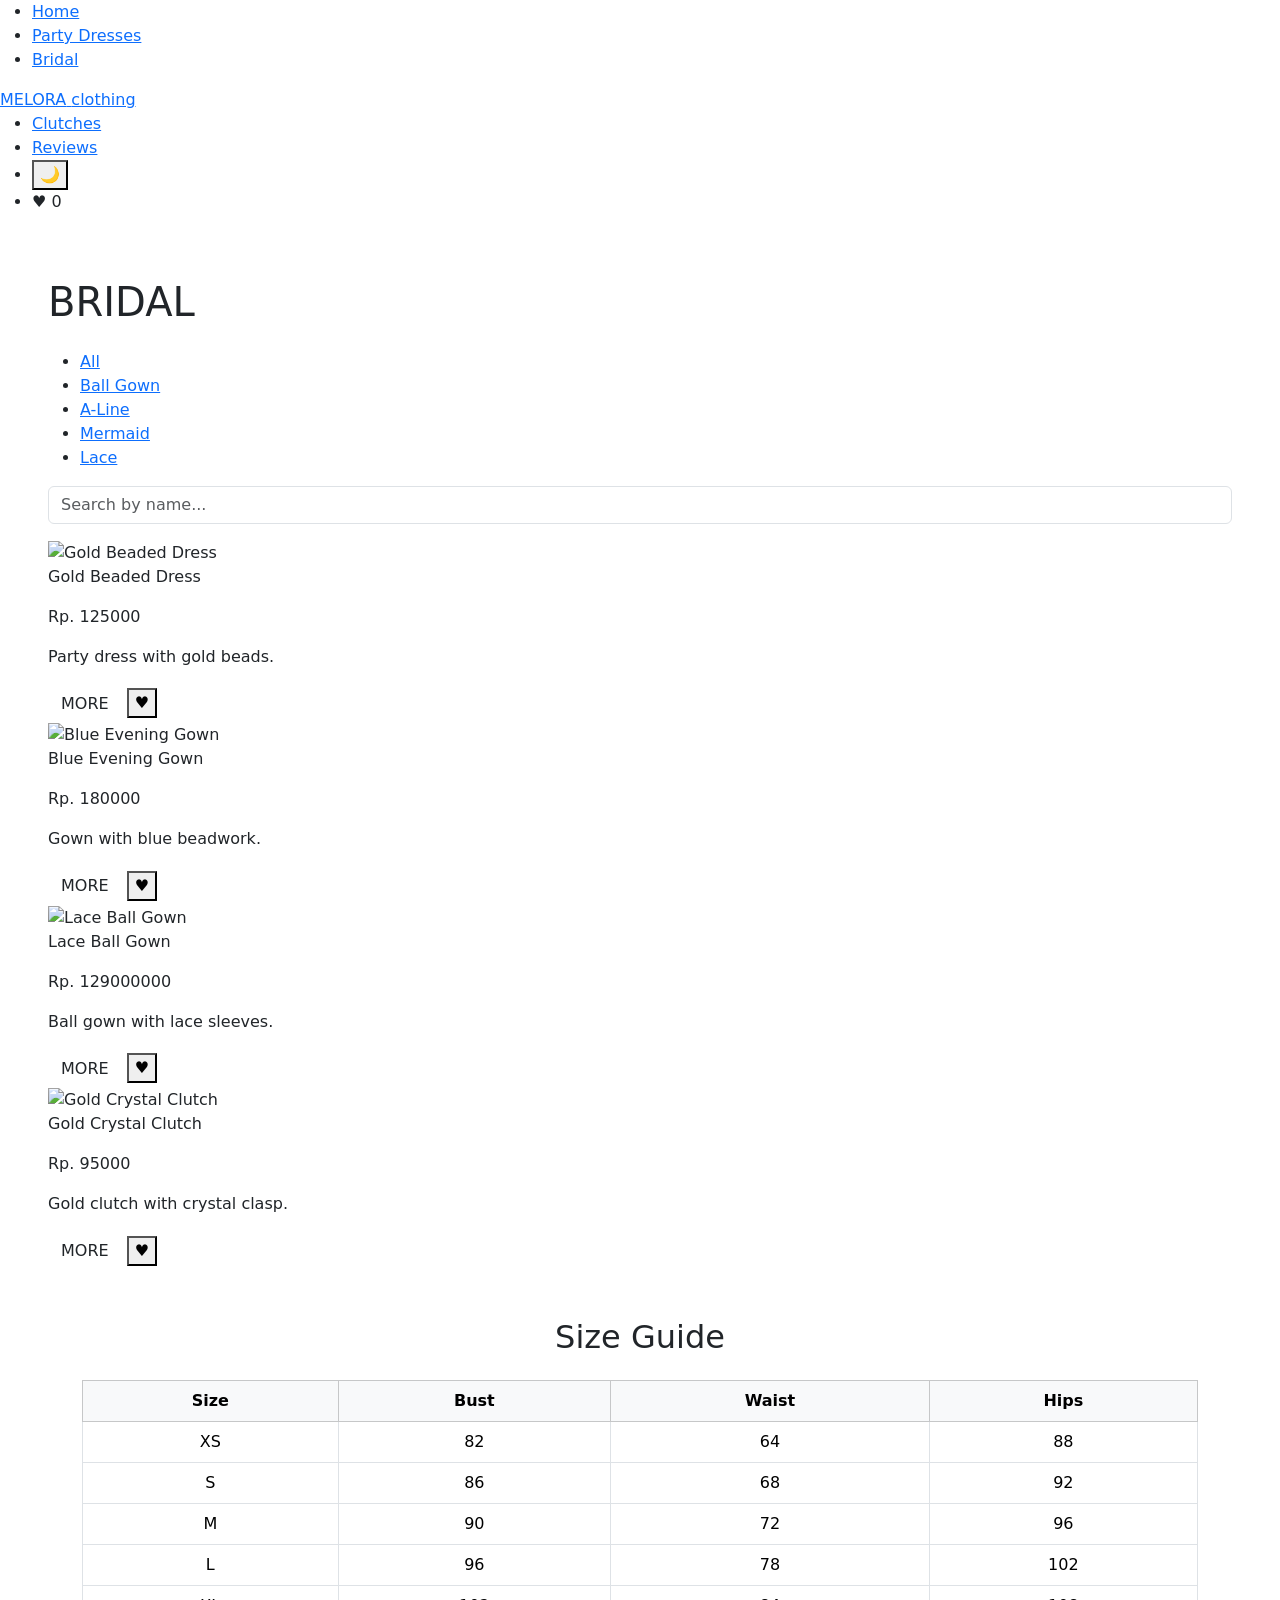
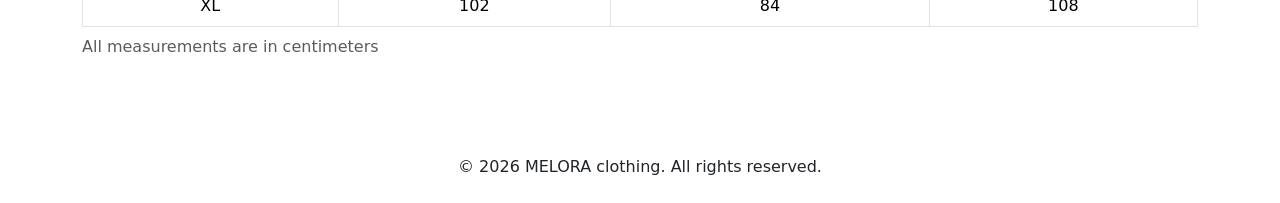
==== bridal.html @ ab57f5ff "Update bridal.html" ====
<!DOCTYPE html>
<html lang="en">
<head>
  <meta charset="UTF-8">
  <meta name="viewport" content="width=device-width, initial-scale=1">
  <title>Bridal - MELORA</title>

  <link href="https://cdn.jsdelivr.net/npm/bootstrap@5.3.3/dist/css/bootstrap.min.css" rel="stylesheet">
  <link href="https://fonts.googleapis.com/css2?family=Inter:wght@400;500;700&display=swap" rel="stylesheet">
  <link rel="stylesheet" href="style.css">
</head>
<body>
  <header class="site-header">
    <nav class="main-nav">
      <ul class="menu menu-left">
        <li><a href="index.html">Home</a></li>
        <li><a href="partydress.html">Party Dresses</a></li>
        <li><a href="bridal.html" class="active">Bridal</a></li>
      </ul>

      <a href="index.html" class="logo">
        <span class="logo-name">MELORA</span>
        <span class="logo-sub">clothing</span>
      </a>

      <ul class="menu menu-right">
        <li><a href="clutches.html">Clutches</a></li>
        <li><a href="reviews.html">Reviews</a></li>
        <li><button id="theme-toggle" type="button">🌙</button></li>
        <li>♥️ <span id="fav-count">0</span></li>
      </ul>
    </nav>
  </header>

  <main>
    <section class="container-fluid px-md-5 py-5">
      <h1 class="section-title mb-4">BRIDAL</h1>

      <ul class="tabs">
        <li><a href="#" class="active" data-type="all">All</a></li>
        <li><a href="#" data-type="ball-gown">Ball Gown</a></li>
        <li><a href="#" data-type="a-line">A-Line</a></li>
        <li><a href="#" data-type="mermaid">Mermaid</a></li>
        <li><a href="#" data-type="lace">Lace</a></li>
      </ul>

      <div class="bridal-box">
        <label for="search-input" class="visually-hidden">Search</label>
        <input type="text" id="search-input" class="form-control mb-3" placeholder="Search by name...">

        <p id="message"></p>
        <div id="featured-grid" class="gallery" data-category="bridal"></div>
      </div>
    </section>

    <section class="container pb-5">
      <h2 class="text-center mb-4">Size Guide</h2>

      <div class="table-responsive">
        <table class="table table-bordered text-center align-middle">
          <caption>All measurements are in centimeters</caption>
          <thead class="table-light">
            <tr><th>Size</th><th>Bust</th><th>Waist</th><th>Hips</th></tr>
          </thead>
          <tbody>
            <tr><td>XS</td><td>82</td><td>64</td><td>88</td></tr>
            <tr><td>S</td><td>86</td><td>68</td><td>92</td></tr>
            <tr><td>M</td><td>90</td><td>72</td><td>96</td></tr>
            <tr><td>L</td><td>96</td><td>78</td><td>102</td></tr>
            <tr><td>XL</td><td>102</td><td>84</td><td>108</td></tr>
          </tbody>
        </table>
      </div>
    </section>
  </main>

  <footer class="site-footer text-center py-4">
    <p class="mb-0">&copy; 2026 MELORA clothing. All rights reserved.</p>
  </footer>

  <script src="https://code.jquery.com/jquery-3.7.1.min.js"></script>
  <script src="js/data.js"></script>
  <script src="js/effects.js"></script>
  <script src="js/main.js"></script>
</body>
</html>
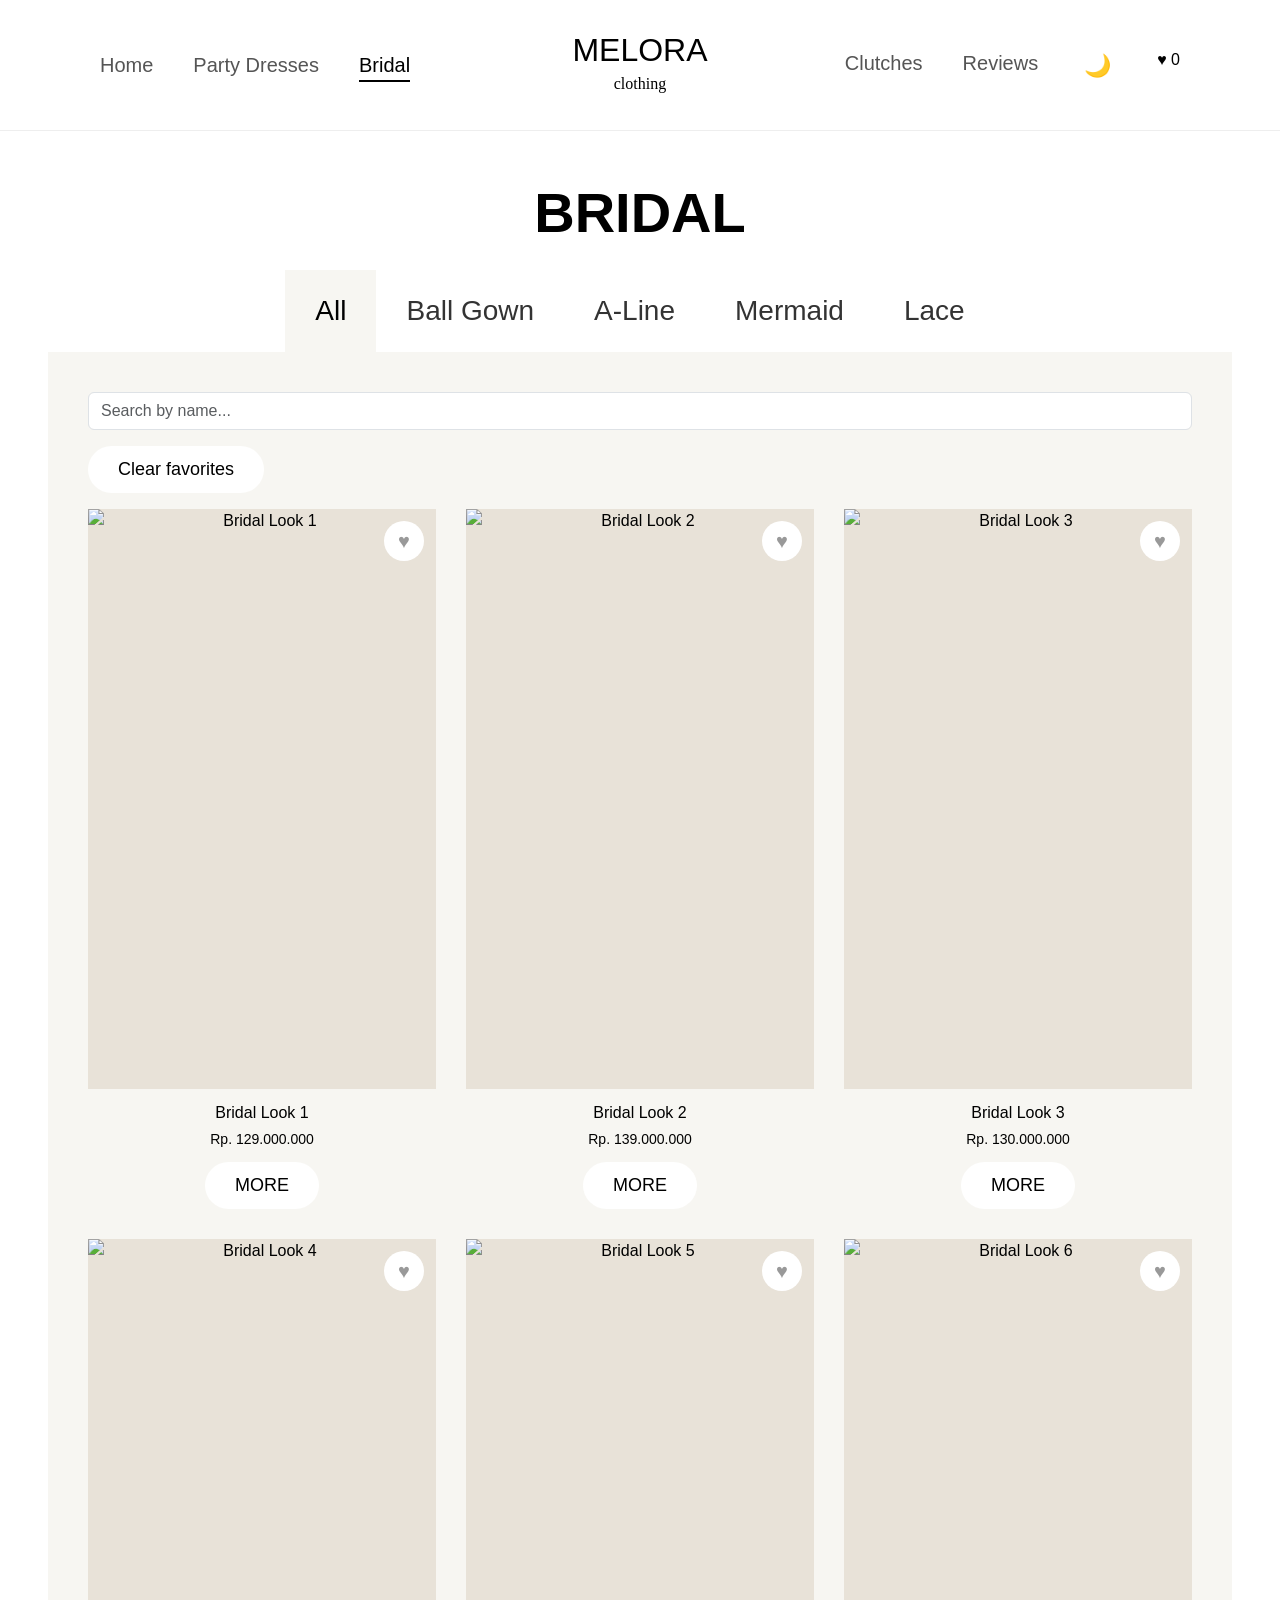
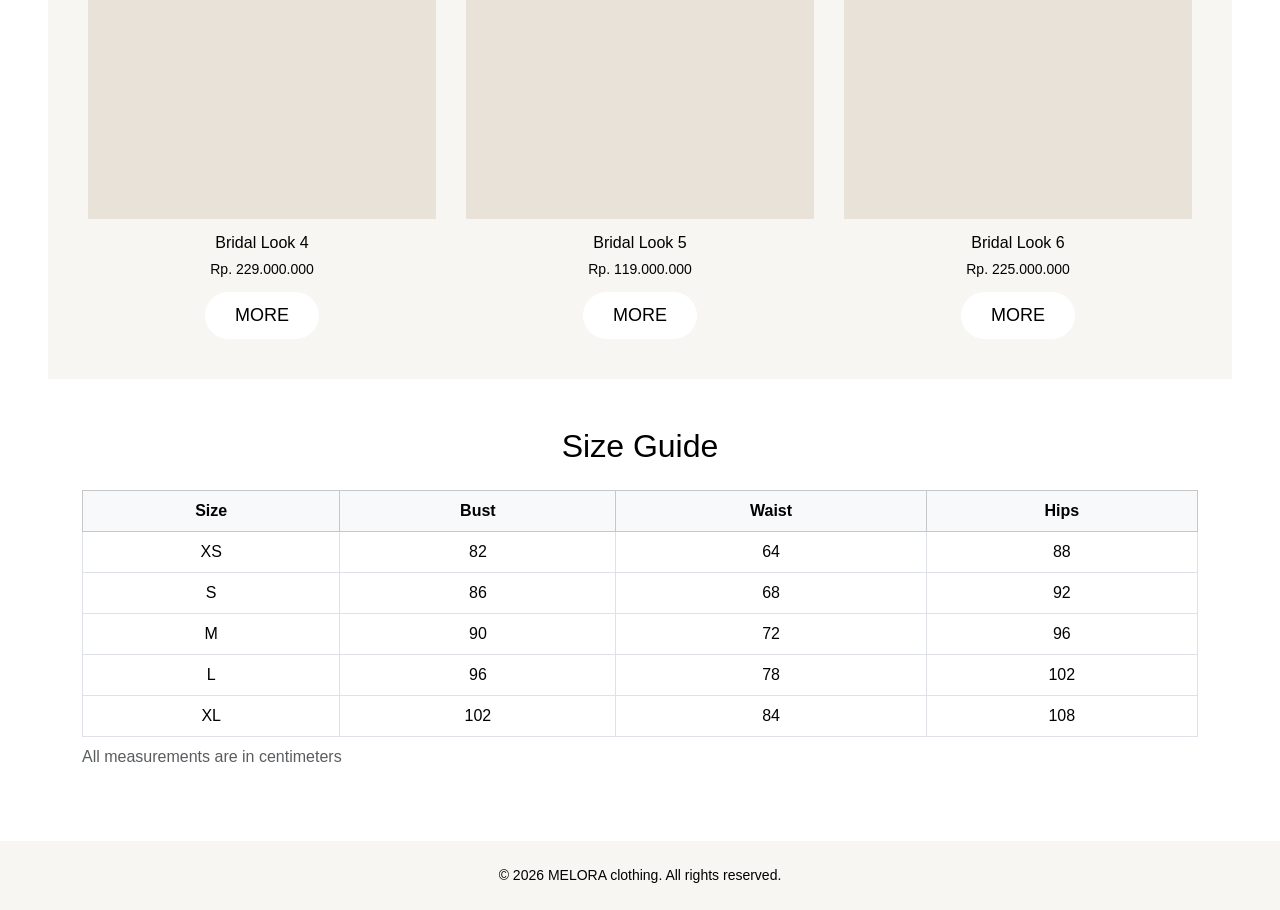
==== commit 15e13013: "Update bridal.html" ====
--- a/bridal.html
+++ b/bridal.html
@@ -47,6 +47,7 @@
       <div class="bridal-box">
         <label for="search-input" class="visually-hidden">Search</label>
         <input type="text" id="search-input" class="form-control mb-3" placeholder="Search by name...">
+        <button id="clear-favs" type="button" class="btn btn-melora mb-3 d-block">Clear favorites</button>
 
         <p id="message"></p>
         <div id="featured-grid" class="gallery" data-category="bridal"></div>
--- a/style.css
+++ b/style.css
@@ -0,0 +1,675 @@
+body {
+  font-family: "Inter", Arial, sans-serif;
+  color: #000;
+  background-color: #fff;
+}
+
+a {
+  color: inherit;             
+  text-decoration: none;       
+}
+
+a:hover {
+  color: inherit;
+}
+
+.section-title {
+  font-size: 56px;
+  font-weight: 700;
+  text-align: center;
+  margin-bottom: 50px;
+}
+
+.site-header {
+  position: sticky;
+  top: 0;
+  z-index: 100;                
+  background-color: #fff;
+  border-bottom: 1px solid #eee;
+}
+
+.main-nav {
+  display: grid;
+  grid-template-columns: 1fr auto 1fr;
+  align-items: center;
+  height: 130px;
+  padding: 0 100px;
+}
+
+.menu {
+  display: flex;
+  gap: 40px;
+  list-style: none;
+  margin: 0;
+  padding: 0;
+}
+
+.menu-right {
+  justify-content: flex-end;   
+}
+
+.menu a {
+  font-size: 20px;
+  color: #555;
+  padding-bottom: 4px;
+  border-bottom: 2px solid transparent;
+}
+
+.menu a.active,
+.menu a:hover {
+  color: #000;
+  border-bottom-color: #000;
+}
+
+.logo {
+  display: flex;
+  flex-direction: column;
+  align-items: center;
+  color: #000;
+}
+
+.logo-name {
+  font-size: 32px;
+  line-height: 1;
+}
+
+.logo-sub {
+  margin-top: 6px;
+  font-family: Georgia, serif;
+  font-size: 16px;
+}
+
+#hero {
+  background-image: url("Airbrush-IMAGE-ENHANCER-1789742259120-1789742259120.png");
+  background-size: cover;
+  background-position: center;
+  background-color: #c4baab;   
+
+  min-height: 650px;
+  margin-bottom: 100px;        
+
+  display: flex;
+  flex-direction: column;
+  justify-content: center;
+  align-items: center;
+  text-align: center;
+}
+
+#hero h1 {
+  font-size: 100px;
+  font-weight: 500;
+  margin: 0;
+}
+
+#hero h2 {
+  font-size: 32px;
+  font-weight: 400;
+  margin: 10px 0 0 0;
+}
+
+#hero hr {
+  width: 400px;
+  max-width: 80%;
+  border-top: 1px solid #000;
+  opacity: 1;
+  margin: 20px 0;
+}
+
+#hero p {
+  font-size: 24px;
+  margin: 0;
+}
+
+.card-item {
+  position: relative;
+  text-align: center;
+}
+
+.card-item img {
+  display: block;
+  width: 100%;
+  height: 580px;
+  object-fit: cover;          
+  background-color: #e8e2d8;
+}
+
+.item-name {
+  margin: 12px 0 4px 0;
+  font-size: 16px;
+}
+
+.item-price {
+  margin: 0 0 12px 0;
+  font-size: 14px;
+}
+
+.badge-sale {
+  position: absolute;
+  top: 12px;
+  left: 12px;
+  padding: 4px 14px;
+  font-size: 12px;
+  background-color: #000;
+  color: #fff;
+}
+
+.btn-melora {
+  padding: 10px 30px;
+  font-size: 18px;
+  color: #000;
+  background-color: #f2f2f0;
+  border: none;
+  border-radius: 30px;
+}
+
+.btn-melora:hover {
+  color: #000;
+  background-color: #e4e2dd;
+}
+
+.gallery {
+  display: grid;
+  grid-template-columns: repeat(3, 1fr);
+  gap: 30px;
+}
+
+#promo {
+  display: flex;
+  align-items: center;
+  justify-content: space-between;
+  min-height: 600px;
+  padding: 0 100px;
+  margin-bottom: 100px;        
+  background-color: #f7f6f2;
+}
+
+#promo img {
+  width: 380px;
+  height: 500px;
+  object-fit: contain;
+}
+
+.promo-text {
+  text-align: center;
+}
+
+.promo-text h2 {
+  font-size: 72px;
+  font-weight: 700;
+  margin-bottom: 25px;
+}
+
+.promo-text p {
+  font-size: 24px;
+  margin-bottom: 40px;
+}
+
+#promo .btn-melora {
+  background-color: #fff;
+}
+
+.tabs {
+  display: flex;
+  justify-content: center;
+  list-style: none;
+  margin: 0;
+  padding: 0;
+}
+
+.tabs a {
+  display: block;
+  padding: 20px 30px;
+  font-size: 28px;
+  color: #333;
+}
+
+.tabs a.active {
+  background-color: #f7f6f2;  
+  color: #000;
+}
+.bridal-box {
+  padding: 40px;
+  background-color: #f7f6f2;
+}
+
+.bridal-box .btn-melora {
+  background-color: #fff;
+}
+.about-img {
+  width: 100%;
+  height: 550px;
+  object-fit: cover;
+  background-color: #e8e2d8;
+}
+
+.highlight {
+  font-weight: 700;
+  border-bottom: 2px solid #c4baab;
+}
+
+.site-footer {
+  background-color: #f7f6f2;
+  font-size: 14px;
+}
+
+
+@media (max-width: 992px) {
+  .section-title {
+    font-size: 44px;
+  }
+
+  .main-nav {
+    height: auto;
+    padding: 20px 30px;
+  }
+
+  .menu {
+    gap: 20px;
+  }
+
+  .menu a {
+    font-size: 17px;
+  }
+
+  #hero {
+    min-height: 500px;
+  }
+
+  #hero h1 {
+    font-size: 70px;
+  }
+
+  #hero h2 {
+    font-size: 26px;
+  }
+
+  #hero p {
+    font-size: 20px;
+  }
+
+  .card-item img {
+    height: 420px;
+  }
+
+  .gallery {
+    grid-template-columns: repeat(2, 1fr);
+  }
+
+  #promo {
+    padding: 0 30px;
+  }
+
+  #promo img {
+    width: 220px;
+    height: 300px;
+  }
+
+  .promo-text h2 {
+    font-size: 48px;
+  }
+
+  .promo-text p {
+    font-size: 20px;
+  }
+
+  .tabs a {
+    padding: 16px 18px;
+    font-size: 22px;
+  }
+}
+
+@media (max-width: 576px) {
+  .section-title {
+    font-size: 34px;
+    margin-bottom: 30px;
+  }
+  .main-nav {
+    grid-template-columns: 1fr;
+    row-gap: 12px;
+    justify-items: center;
+  }
+
+  .logo {
+    order: -1;
+  }
+
+  .menu {
+    flex-wrap: wrap;
+    justify-content: center;
+    gap: 14px 20px;
+  }
+
+  .menu-right {
+    justify-content: center;
+  }
+
+  #hero {
+    min-height: 400px;
+    margin-bottom: 50px;
+  }
+
+  #hero h1 {
+    font-size: 48px;
+  }
+
+  #hero h2 {
+    font-size: 20px;
+  }
+
+  #hero p {
+    font-size: 16px;
+  }
+
+  .card-item img {
+    height: 400px;
+  }
+
+  .gallery {
+    grid-template-columns: 1fr;
+  }
+
+  #promo {
+    flex-direction: column;
+    padding: 40px 20px;
+    margin-bottom: 50px;
+  }
+
+  #promo img {
+    width: 200px;
+    height: 250px;
+  }
+
+  .promo-text {
+    margin: 20px 0;
+  }
+
+  .promo-text h2 {
+    font-size: 40px;
+  }
+
+  .tabs {
+    flex-wrap: wrap;
+  }
+
+  .tabs a {
+    padding: 12px 14px;
+    font-size: 18px;
+  }
+
+  .bridal-box {
+    padding: 20px;
+  }
+
+  .about-img {
+    height: 380px;
+  }
+}
+
+.clutch-grid {
+  display: grid;
+  grid-template-columns: repeat(3, 1fr);
+  grid-auto-rows: 260px;
+  gap: 30px;
+}
+
+.clutch-item {
+  position: relative;
+  background-color: #fafafa;
+  overflow: hidden;
+}
+
+.clutch-tall {
+  grid-row: span 2;
+}
+
+.clutch-item img {
+  width: 100%;
+  height: 100%;
+  object-fit: contain;         
+}
+
+.clutch-tall img {
+  object-fit: cover;          
+}
+
+.clutch-name {
+  position: absolute;
+  left: 20px;
+  bottom: 20px;
+  margin: 0;
+  padding: 4px 10px;
+  font-size: 16px;
+  font-weight: 500;
+  background-color: rgba(255, 255, 255, 0.75);
+}
+
+.clutch-arrow {
+  position: absolute;
+  right: 0;
+  bottom: 0;
+  display: flex;
+  justify-content: center;
+  align-items: center;
+  width: 90px;
+  height: 80px;
+  font-size: 36px;
+  background-color: #f7f6f2;
+}
+
+.clutch-arrow:hover {
+  background-color: #e4e2dd;
+}
+
+@media (max-width: 992px) {
+  .clutch-grid {
+    grid-template-columns: repeat(2, 1fr);
+  }
+}
+
+@media (max-width: 576px) {
+  .clutch-grid {
+    grid-template-columns: 1fr;
+    grid-auto-rows: 300px;
+  }
+
+  .clutch-name {
+    font-size: 14px;
+    left: 10px;
+    max-width: 60%;
+  }
+}
+
+.review-card {
+  height: 100%;                
+  padding: 20px;
+  text-align: center;
+  background-color: #f7f6f2;
+  border-radius: 12px;
+}
+
+.review-card img {
+  width: 100%;
+  height: 400px;
+  object-fit: cover;
+  background-color: #e8e2d8;
+}
+
+.review-dress {
+  margin: 16px 0 6px 0;
+  font-size: 14px;
+  font-weight: 500;
+}
+
+
+.reviewer {
+  margin: 0 0 10px 0;
+  font-size: 13px;
+}
+
+.review-text {
+  margin: 0;
+  font-size: 13px;
+}
+
+
+.join-section {
+  padding: 80px 0;
+  background-color: #f7f6f2;
+}
+
+.join-title {
+  font-size: 40px;
+  font-weight: 700;
+  text-align: center;
+  margin-bottom: 50px;
+}
+
+.benefits {
+  list-style: none;
+  max-width: 450px;
+  margin: 0 auto;
+  padding: 0;
+}
+
+.benefits li {
+  margin-bottom: 26px;
+  font-size: 20px;
+  font-weight: 600;
+}
+
+.diamond {
+  margin-right: 12px;
+}
+
+.join-divider {
+  border-left: 1px solid #000;
+}
+
+.join-form {
+  max-width: 420px;
+  margin: 0 auto;
+}
+
+.join-form .form-control {
+  text-align: center;
+  border: none;
+}
+
+.join-section .btn-melora {
+  background-color: #fff;
+}
+
+.big-footer {
+  padding-top: 40px;
+  background-color: #fff;
+}
+
+.footer-title {
+  margin-bottom: 10px;
+  font-size: 13px;
+  font-weight: 700;
+}
+
+.footer-list {
+  list-style: none;
+  margin: 0;
+  padding: 0;
+  font-size: 13px;
+}
+
+.footer-list li {
+  margin-bottom: 6px;
+}
+
+.footer-bottom-links {
+  margin: 20px 0;
+  text-align: right;
+}
+
+.footer-bottom-links a {
+  margin-left: 20px;
+  font-size: 13px;
+  font-weight: 700;
+}
+
+.copyright {
+  font-size: 13px;
+}
+
+
+@media (max-width: 992px) {
+  .join-section {
+    padding: 60px 0;
+  }
+
+  .join-title {
+    font-size: 34px;
+  }
+
+  .join-divider {
+    border-left: none;
+    border-top: 1px solid #000;
+    padding-top: 40px;
+  }
+}
+
+@media (max-width: 576px) {
+  .join-section {
+    padding: 40px 0;
+  }
+
+  .join-title {
+    font-size: 28px;
+  }
+
+  .benefits li {
+    font-size: 17px;
+  }
+
+  .footer-bottom-links {
+    text-align: left;
+  }
+
+  .footer-bottom-links a {
+    margin: 0 20px 0 0;
+  }
+}
+#theme-toggle { background: none; border: none; font-size: 22px; }
+#message { display: none; text-align: center; font-weight: 600; }
+.item-desc { display: none; font-size: 14px; }
+
+.card-item { position: relative; }
+.fav-btn { position: absolute; top: 12px; right: 12px; width: 40px; height: 40px;
+  border: none; border-radius: 50%; background: #fff; color: #999; font-size: 20px; }
+.fav-btn.active { color: red; }
+
+body.dark { background-color: #1a1a1a; color: #eee; }
+body.dark .site-header { background-color: #1a1a1a; }
+body.dark .menu a, body.dark .logo { color: #eee; }
+body.dark .site-footer { background-color: #222; color: #eee; }
+body.dark #hero { color: #000; }
+
+.join-form .form-control.is-invalid,
+.join-form .form-select.is-invalid {
+  border: 1px solid #dc3545;
+}
+
+.join-form .form-select {
+  border: none;
+  text-align: center;
+}
+
+.join-form .invalid-feedback {
+  text-align: center;
+}
+
+body.dark .review-card,
+body.dark .join-section {
+  background-color: #2a2a2a;
+}
+
+body.dark .big-footer {
+  background-color: #1a1a1a;
+  color: #eee;
+}
+.card-hover { box-shadow: 0 4px 15px rgba(0,0,0,0.25); }
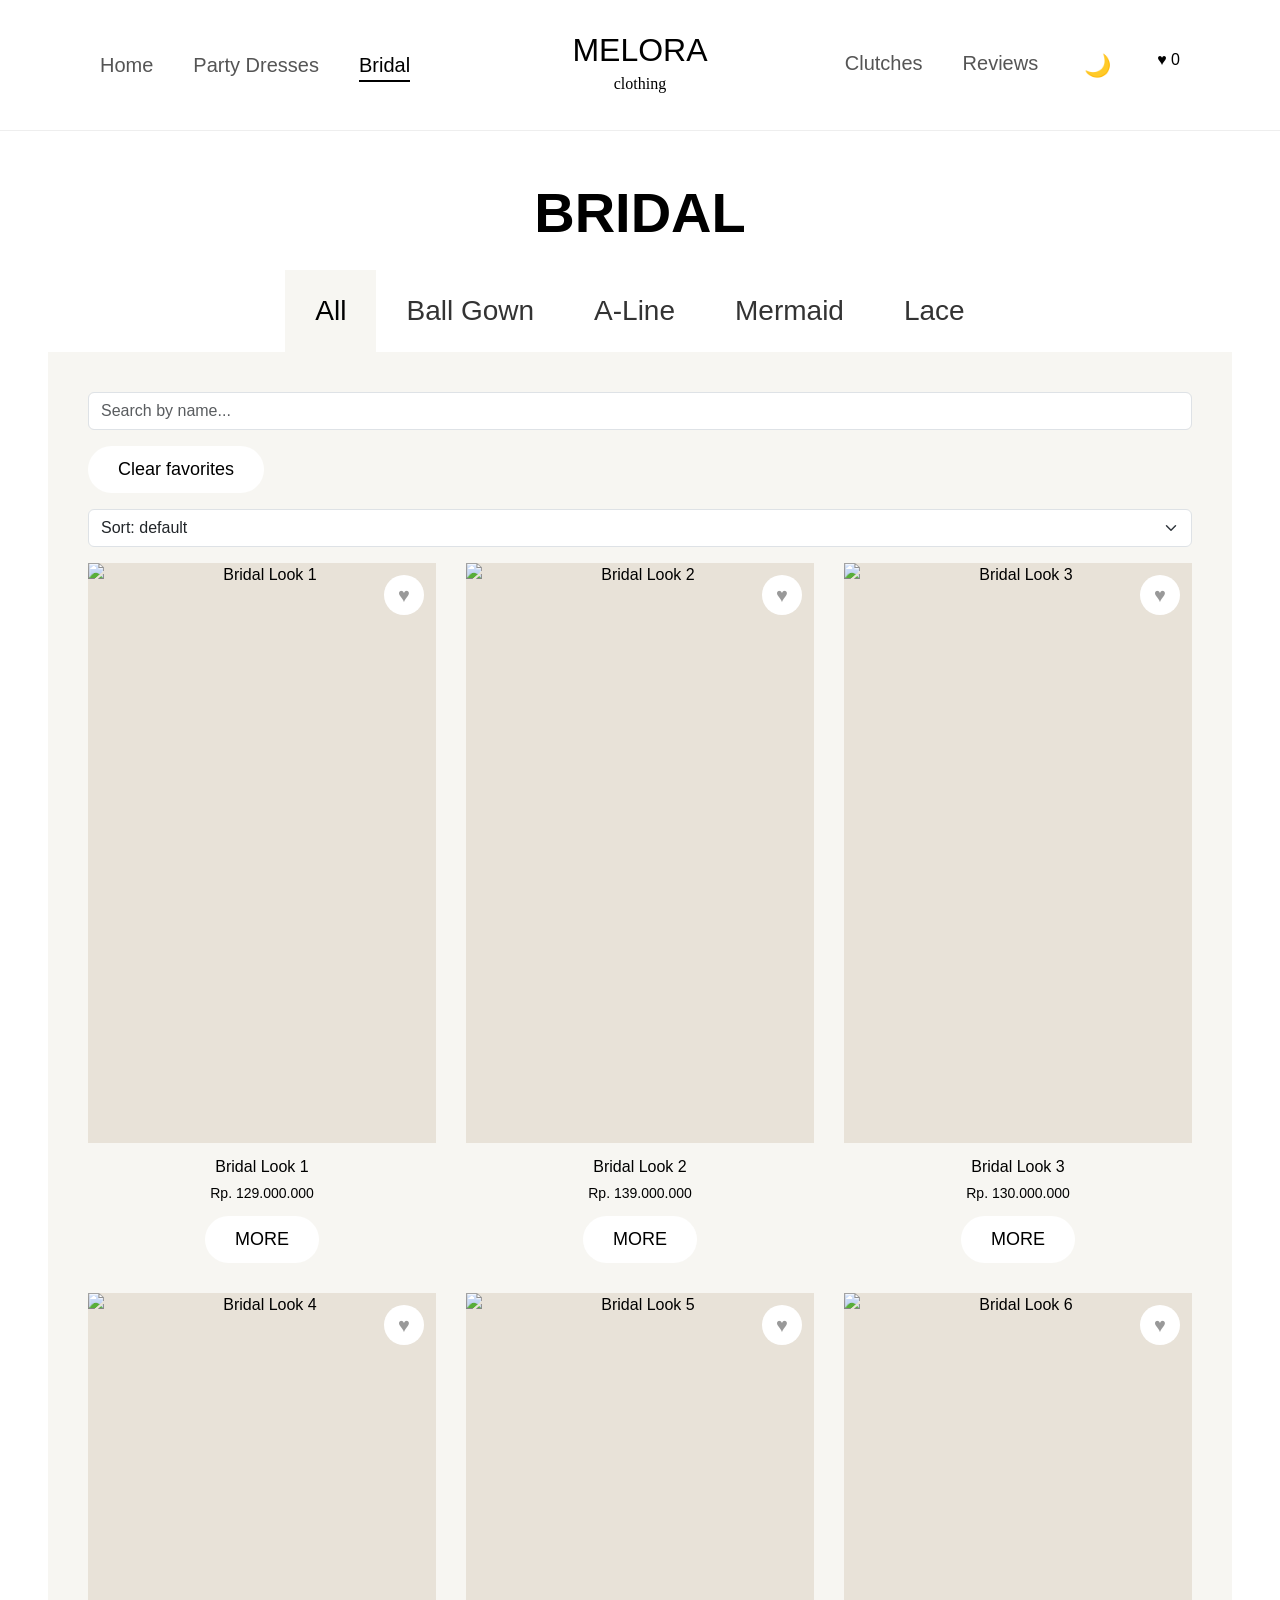
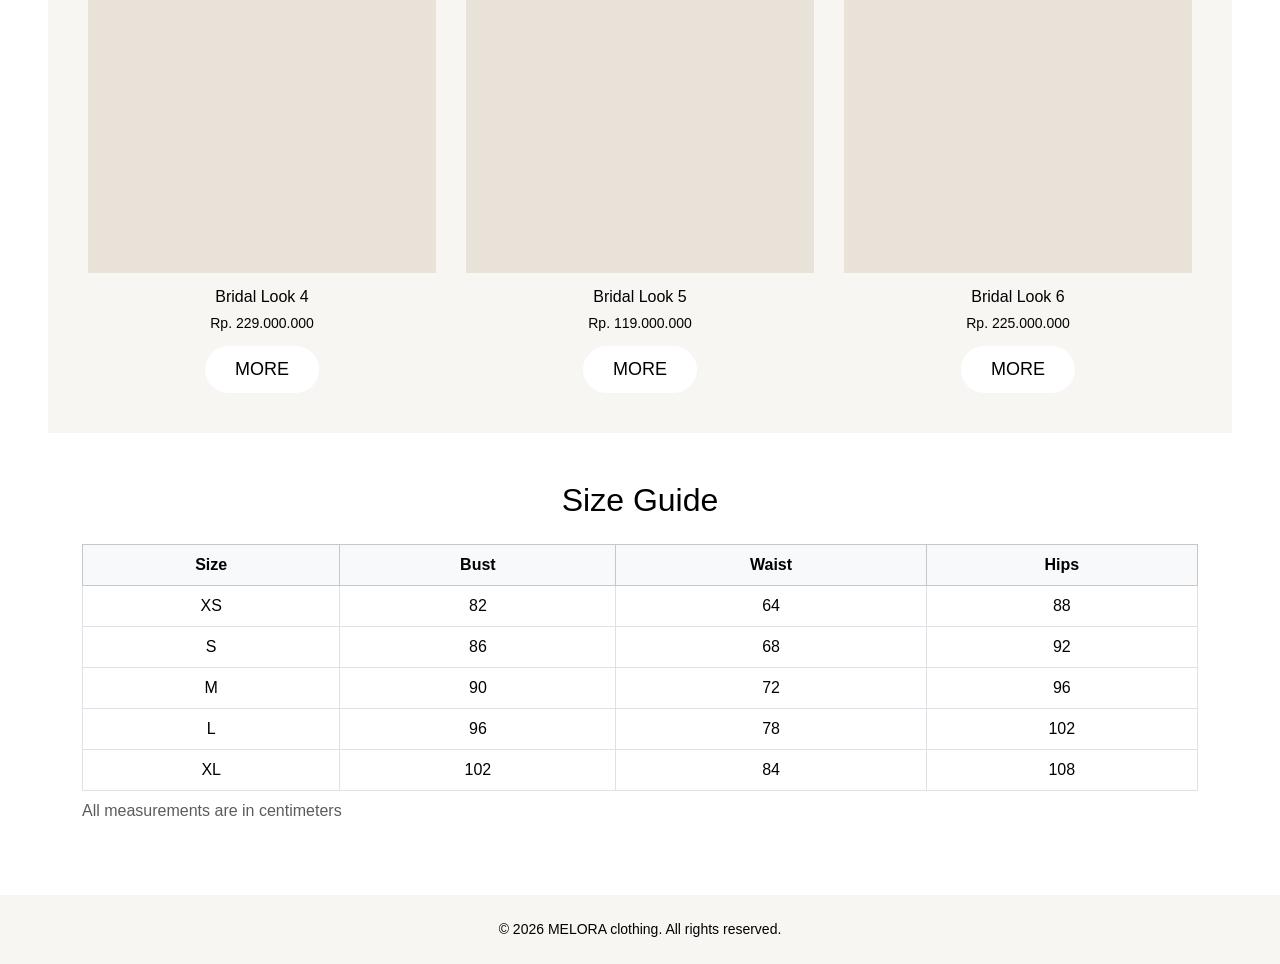
==== commit f1cff50c: "Update bridal.html" ====
--- a/bridal.html
+++ b/bridal.html
@@ -48,6 +48,12 @@
         <label for="search-input" class="visually-hidden">Search</label>
         <input type="text" id="search-input" class="form-control mb-3" placeholder="Search by name...">
         <button id="clear-favs" type="button" class="btn btn-melora mb-3 d-block">Clear favorites</button>
+        <label for="sort-select" class="visually-hidden">Sort by price</label>
+        <select id="sort-select" class="form-select mb-3">
+          <option value="default">Sort: default</option>
+          <option value="low">Price: low to high</option>
+          <option value="high">Price: high to low</option>
+        </select>
 
         <p id="message"></p>
         <div id="featured-grid" class="gallery" data-category="bridal"></div>
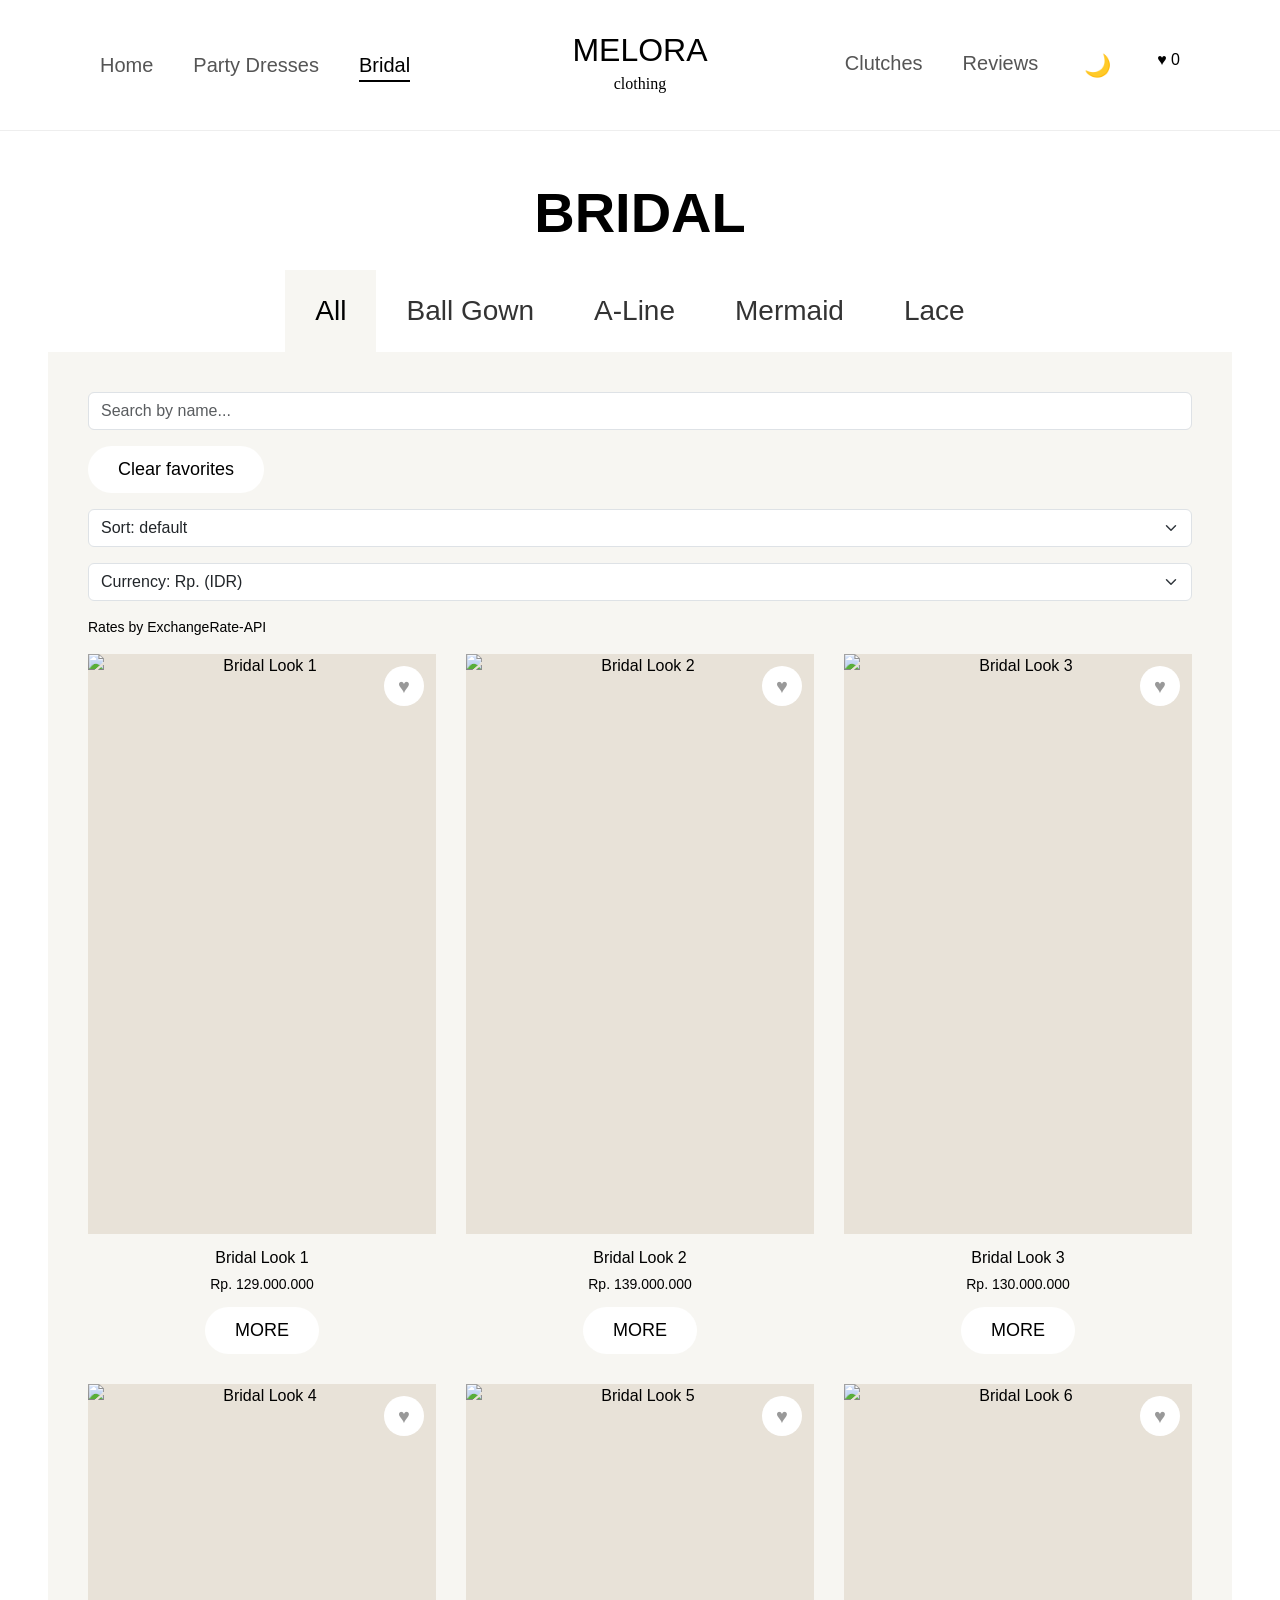
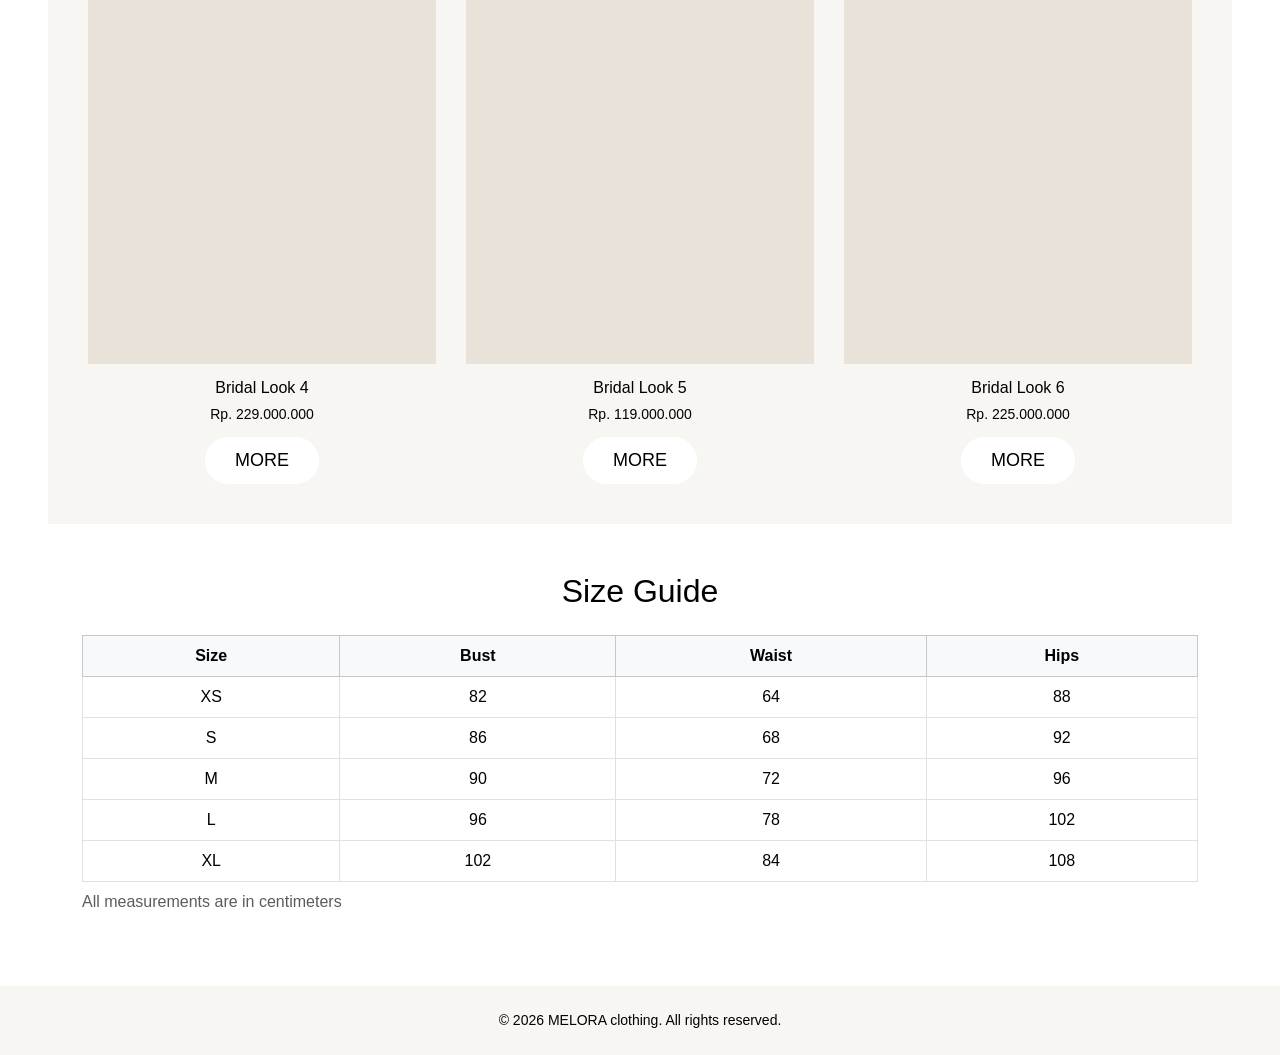
==== commit a35f2c5e: "Add currency selection and exchange rate information" ====
--- a/bridal.html
+++ b/bridal.html
@@ -54,6 +54,15 @@
           <option value="low">Price: low to high</option>
           <option value="high">Price: high to low</option>
         </select>
+        <label for="currency-select" class="visually-hidden">Currency</label>
+        <select id="currency-select" class="form-select mb-2">
+          <option value="IDR">Currency: Rp. (IDR)</option>
+          <option value="USD">USD ($)</option>
+          <option value="EUR">EUR (€)</option>
+          <option value="KZT">KZT (₸)</option>
+        </select>
+        <p id="rate-status" class="rate-status"></p>
+        <p class="small">Rates by <a href="https://www.exchangerate-api.com" target="_blank" rel="noopener">ExchangeRate-API</a></p>
 
         <p id="message"></p>
         <div id="featured-grid" class="gallery" data-category="bridal"></div>
